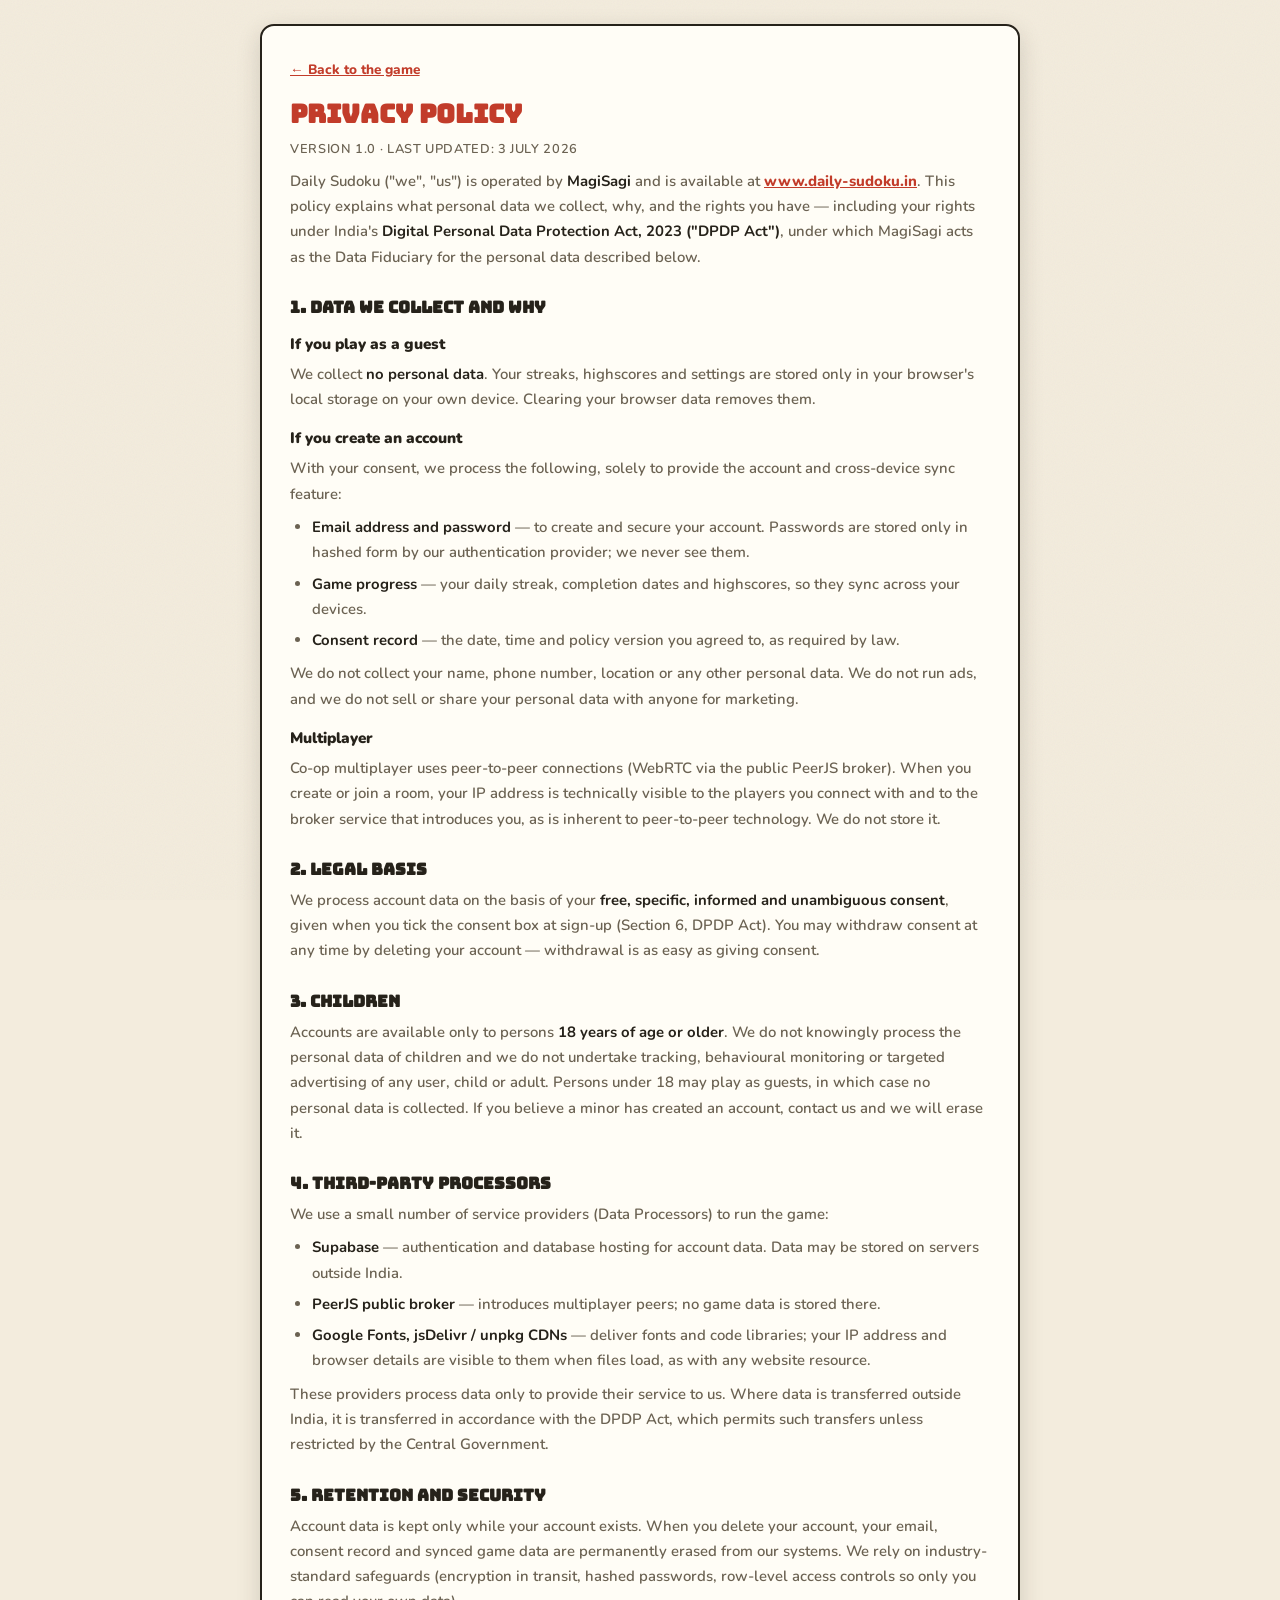
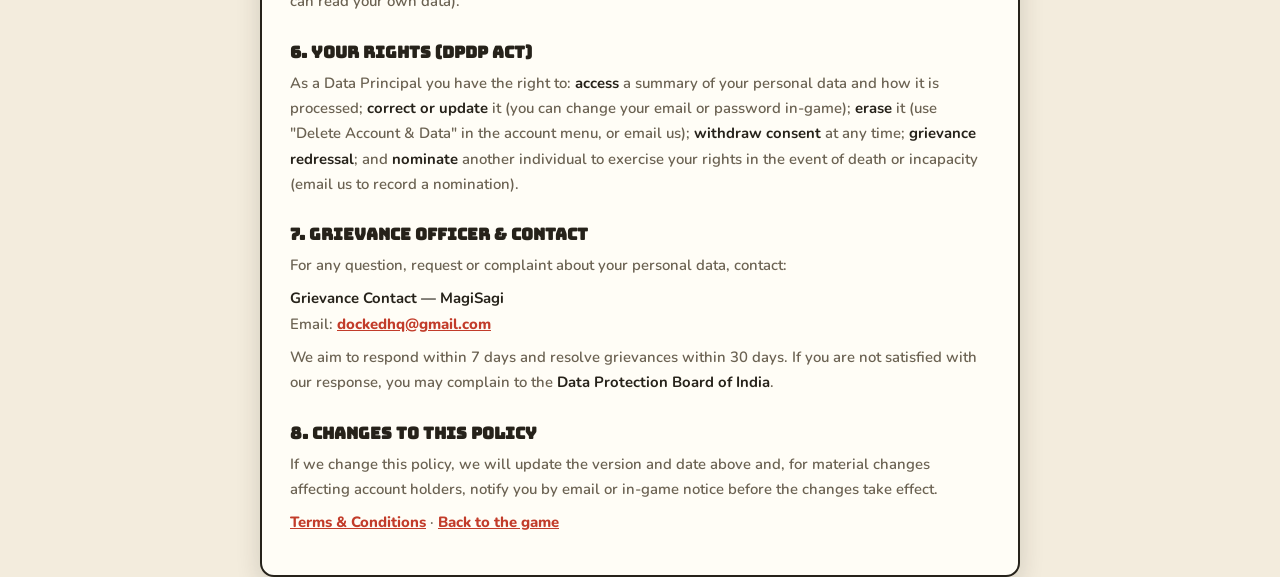
==== privacy-policy.html @ e884c341 "feat: add user authentication and cloud sync via Supabase (compliance with India's DPDP Act)" ====
<!DOCTYPE html>
<html lang="en">
<head>
  <meta charset="UTF-8">
  <meta name="viewport" content="width=device-width, initial-scale=1.0">
  <title>Privacy Policy — Daily Sudoku</title>
  <meta name="description" content="Privacy Policy for Daily Sudoku, including your rights under India's Digital Personal Data Protection Act, 2023 (DPDP Act).">
  <link rel="canonical" href="https://www.daily-sudoku.in/privacy-policy.html">
  <meta name="robots" content="index, follow">
  <link rel="icon" type="image/svg+xml" href="favicon.svg">
  <link rel="preconnect" href="https://fonts.googleapis.com">
  <link rel="preconnect" href="https://fonts.gstatic.com" crossorigin>
  <link href="https://fonts.googleapis.com/css2?family=Bungee&family=Nunito:wght@400;600;700;800&display=swap" rel="stylesheet">
  <link rel="stylesheet" href="css/style.css">
</head>
<body class="legal-body">
  <div class="bg-texture" aria-hidden="true"></div>
  <main class="legal-page">
    <a class="legal-back" href="index.html">← Back to the game</a>
    <h1>Privacy Policy</h1>
    <p class="legal-updated">Version 1.0 · Last updated: 3 July 2026</p>

    <p>Daily Sudoku ("we", "us") is operated by <b>MagiSagi</b> and is available at
    <a href="https://www.daily-sudoku.in/">www.daily-sudoku.in</a>. This policy explains what personal data we
    collect, why, and the rights you have — including your rights under India's
    <b>Digital Personal Data Protection Act, 2023 ("DPDP Act")</b>, under which MagiSagi acts as the
    Data Fiduciary for the personal data described below.</p>

    <h2>1. Data we collect and why</h2>
    <h3>If you play as a guest</h3>
    <p>We collect <b>no personal data</b>. Your streaks, highscores and settings are stored only in your
    browser's local storage on your own device. Clearing your browser data removes them.</p>

    <h3>If you create an account</h3>
    <p>With your consent, we process the following, solely to provide the account and cross-device sync feature:</p>
    <ul>
      <li><b>Email address and password</b> — to create and secure your account. Passwords are stored only in
      hashed form by our authentication provider; we never see them.</li>
      <li><b>Game progress</b> — your daily streak, completion dates and highscores, so they sync across your devices.</li>
      <li><b>Consent record</b> — the date, time and policy version you agreed to, as required by law.</li>
    </ul>
    <p>We do not collect your name, phone number, location or any other personal data. We do not run ads, and we
    do not sell or share your personal data with anyone for marketing.</p>

    <h3>Multiplayer</h3>
    <p>Co-op multiplayer uses peer-to-peer connections (WebRTC via the public PeerJS broker). When you create or
    join a room, your IP address is technically visible to the players you connect with and to the broker service
    that introduces you, as is inherent to peer-to-peer technology. We do not store it.</p>

    <h2>2. Legal basis</h2>
    <p>We process account data on the basis of your <b>free, specific, informed and unambiguous consent</b>, given
    when you tick the consent box at sign-up (Section 6, DPDP Act). You may withdraw consent at any time by
    deleting your account — withdrawal is as easy as giving consent.</p>

    <h2>3. Children</h2>
    <p>Accounts are available only to persons <b>18 years of age or older</b>. We do not knowingly process the
    personal data of children and we do not undertake tracking, behavioural monitoring or targeted advertising of
    any user, child or adult. Persons under 18 may play as guests, in which case no personal data is collected.
    If you believe a minor has created an account, contact us and we will erase it.</p>

    <h2>4. Third-party processors</h2>
    <p>We use a small number of service providers (Data Processors) to run the game:</p>
    <ul>
      <li><b>Supabase</b> — authentication and database hosting for account data. Data may be stored on servers
      outside India.</li>
      <li><b>PeerJS public broker</b> — introduces multiplayer peers; no game data is stored there.</li>
      <li><b>Google Fonts, jsDelivr / unpkg CDNs</b> — deliver fonts and code libraries; your IP address and
      browser details are visible to them when files load, as with any website resource.</li>
    </ul>
    <p>These providers process data only to provide their service to us. Where data is transferred outside India,
    it is transferred in accordance with the DPDP Act, which permits such transfers unless restricted by the
    Central Government.</p>

    <h2>5. Retention and security</h2>
    <p>Account data is kept only while your account exists. When you delete your account, your email, consent
    record and synced game data are permanently erased from our systems. We rely on industry-standard safeguards
    (encryption in transit, hashed passwords, row-level access controls so only you can read your own data).</p>

    <h2>6. Your rights (DPDP Act)</h2>
    <p>As a Data Principal you have the right to: <b>access</b> a summary of your personal data and how it is
    processed; <b>correct or update</b> it (you can change your email or password in-game); <b>erase</b> it
    (use "Delete Account &amp; Data" in the account menu, or email us); <b>withdraw consent</b> at any time;
    <b>grievance redressal</b>; and <b>nominate</b> another individual to exercise your rights in the event of
    death or incapacity (email us to record a nomination).</p>

    <h2>7. Grievance Officer &amp; contact</h2>
    <p>For any question, request or complaint about your personal data, contact:</p>
    <p><b>Grievance Contact — MagiSagi</b><br>
    Email: <a href="mailto:dockedhq@gmail.com">dockedhq@gmail.com</a></p>
    <p>We aim to respond within 7 days and resolve grievances within 30 days. If you are not satisfied with our
    response, you may complain to the <b>Data Protection Board of India</b>.</p>

    <h2>8. Changes to this policy</h2>
    <p>If we change this policy, we will update the version and date above and, for material changes affecting
    account holders, notify you by email or in-game notice before the changes take effect.</p>

    <p><a href="terms.html">Terms &amp; Conditions</a> · <a href="index.html">Back to the game</a></p>
  </main>
</body>
</html>
---- css/style.css ----
/* ============================================================
   Daily Sudoku — "paper & persimmon" puzzle-arcade
   ============================================================ */
:root {
  --paper: #f3ecdd;
  --paper-deep: #eadfc8;
  --card: #fffdf6;
  --ink: #26221a;
  --ink-soft: #6b6252;
  --line: #cfc4ab;
  --accent: #e8543f;        /* persimmon */
  --accent-deep: #c23c2a;
  --teal: #2b7a6c;          /* pen / notes */
  --gold: #e3a51f;
  --heart: #e0454f;
  --shadow: 0 4px 0 rgba(38, 34, 26, .18);
  --shadow-lift: 0 8px 24px rgba(38, 34, 26, .16);
  --radius: 14px;
  --font-display: 'Bungee', cursive;
  --font-body: 'Nunito', sans-serif;
}

* { box-sizing: border-box; margin: 0; padding: 0; -webkit-tap-highlight-color: transparent; }

/* display rules below would otherwise override the hidden attribute */
[hidden] { display: none !important; }

html, body { height: 100%; }

body {
  font-family: var(--font-body);
  background: var(--paper);
  color: var(--ink);
  overflow-x: hidden;
  min-height: 100dvh;
}

/* --- backdrop --- */
.bg-texture {
  position: fixed; inset: 0; z-index: 0; pointer-events: none;
  background-image: url("data:image/svg+xml,%3Csvg xmlns='http://www.w3.org/2000/svg' width='120' height='120'%3E%3Cfilter id='n'%3E%3CfeTurbulence type='fractalNoise' baseFrequency='0.9' numOctaves='2'/%3E%3C/filter%3E%3Crect width='120' height='120' filter='url(%23n)' opacity='0.05'/%3E%3C/svg%3E");
}
.bg-digits {
  position: fixed; inset: -10%; z-index: 0; pointer-events: none;
  opacity: .028; font-family: var(--font-display); color: var(--ink);
  background-image: url("data:image/svg+xml,%3Csvg xmlns='http://www.w3.org/2000/svg' width='340' height='340'%3E%3Cg fill='%2326221a' font-family='sans-serif' font-weight='900'%3E%3Ctext x='20' y='80' font-size='72' transform='rotate(-12 40 60)'%3E7%3C/text%3E%3Ctext x='210' y='120' font-size='54' transform='rotate(9 230 100)'%3E3%3C/text%3E%3Ctext x='110' y='230' font-size='88' transform='rotate(-6 140 200)'%3E5%3C/text%3E%3Ctext x='250' y='300' font-size='60' transform='rotate(14 270 280)'%3E9%3C/text%3E%3Ctext x='30' y='320' font-size='48' transform='rotate(-18 50 300)'%3E1%3C/text%3E%3C/g%3E%3C/svg%3E");
}

/* --- screens --- */
.screen { display: none; position: relative; z-index: 1; }
.screen.active { display: block; }

/* ============================================================
   MENU
   ============================================================ */
#screen-menu {
  max-width: 640px; margin: 0 auto; padding: 32px 20px 60px;
}

.menu-header { text-align: center; margin-bottom: 30px; }

.logo {
  font-family: var(--font-display);
  font-size: clamp(1.6rem, 6vw, 2.6rem);
  display: flex; flex-wrap: wrap; justify-content: center; align-items: center; gap: 8px;
  line-height: 1;
}
.logo-tile {
  display: inline-grid; place-items: center;
  width: 1.5em; height: 1.5em;
  background: var(--ink); color: var(--paper);
  border-radius: 10px;
  box-shadow: var(--shadow);
  animation: tile-drop .6s cubic-bezier(.2, 1.6, .4, 1) backwards;
}
.logo-tile.alt { background: var(--accent); color: #fff; }
.logo-tile:nth-child(1) { animation-delay: .05s; transform: rotate(-4deg); }
.logo-tile:nth-child(2) { animation-delay: .12s; transform: rotate(3deg); }
.logo-tile:nth-child(3) { animation-delay: .19s; transform: rotate(-2deg); }
.logo-tile:nth-child(4) { animation-delay: .26s; transform: rotate(5deg); }
.logo-tile:nth-child(5) { animation-delay: .33s; transform: rotate(-3deg); }
.logo-word {
  width: 100%; text-align: center; margin-top: 6px;
  color: var(--accent); letter-spacing: .12em;
  text-shadow: 2px 2px 0 rgba(38,34,26,.15);
  animation: tile-drop .6s .4s cubic-bezier(.2,1.6,.4,1) backwards;
}
@keyframes tile-drop {
  from { opacity: 0; transform: translateY(-30px) scale(.6) rotate(10deg); }
}
.tagline { margin-top: 10px; color: var(--ink-soft); font-weight: 600; font-style: italic; }

.menu-cards { display: flex; flex-direction: column; gap: 18px; }

.card {
  background: var(--card);
  border: 2px solid var(--ink);
  border-radius: var(--radius);
  padding: 20px;
  box-shadow: var(--shadow);
  text-align: left;
  font-family: var(--font-body);
  color: var(--ink);
  animation: card-in .5s cubic-bezier(.2,1.4,.4,1) backwards;
}
.menu-cards > *:nth-child(1) { animation-delay: .45s; }
.menu-cards > *:nth-child(2) { animation-delay: .55s; }
.menu-cards > *:nth-child(3) { animation-delay: .65s; }
@keyframes card-in { from { opacity: 0; transform: translateY(24px); } }

.card-kicker {
  font-family: var(--font-display);
  font-size: .8rem; letter-spacing: .08em;
  color: var(--accent);
}

/* daily card */
.card-daily {
  cursor: pointer;
  background: linear-gradient(135deg, var(--ink) 0%, #3a3325 100%);
  color: var(--paper);
  border-color: var(--ink);
  transition: transform .15s, box-shadow .15s;
  position: relative; overflow: hidden;
}
.card-daily::after {
  content: ''; position: absolute; top: -40%; right: -10%;
  width: 180px; height: 180px; border-radius: 50%;
  background: radial-gradient(circle, rgba(232,84,63,.35), transparent 70%);
}
.card-daily:hover { transform: translateY(-3px); box-shadow: var(--shadow-lift); }
.card-daily:active { transform: translateY(1px); }
.card-daily .card-kicker { color: var(--gold); }
.card-daily-top { display: flex; justify-content: space-between; align-items: baseline; }
.daily-date { font-weight: 800; opacity: .8; font-size: .9rem; }
.card-daily-mid { display: flex; align-items: center; gap: 12px; margin: 14px 0 8px; }
.streak-flame { font-size: 2.2rem; filter: grayscale(1) opacity(.45); }
.streak-flame.lit { filter: none; animation: flame-bob 1.2s ease-in-out infinite; }
@keyframes flame-bob { 50% { transform: scale(1.12) rotate(-4deg); } }
.streak-count b { font-family: var(--font-display); font-size: 1.8rem; color: var(--gold); }
.streak-count small { display: block; opacity: .75; font-weight: 700; }
.daily-status { font-size: .85rem; opacity: .85; font-weight: 600; }
.daily-status.done { color: #8fd6a7; }

/* difficulty buttons */
.difficulty-row { display: grid; grid-template-columns: repeat(4, 1fr); gap: 8px; margin-top: 12px; }
.diff-btn {
  font-family: var(--font-body); font-weight: 800; font-size: .9rem;
  padding: 12px 4px; cursor: pointer;
  border: 2px solid var(--ink); border-radius: 10px;
  background: var(--paper); color: var(--ink);
  box-shadow: 0 3px 0 rgba(38,34,26,.2);
  transition: transform .12s, background .12s, color .12s;
}
.diff-btn:hover { background: var(--accent); color: #fff; transform: translateY(-2px); }
.diff-btn:active { transform: translateY(1px); box-shadow: none; }
.highscore-line { margin-top: 12px; font-size: .85rem; color: var(--ink-soft); font-weight: 700; }

/* multiplayer card */
.card-note { margin: 8px 0 14px; color: var(--ink-soft); font-weight: 600; font-size: .92rem; }
.multi-actions { display: flex; gap: 10px; flex-wrap: wrap; }

.btn {
  font-family: var(--font-body); font-weight: 800; font-size: .95rem;
  padding: 12px 22px; cursor: pointer;
  border-radius: 10px; border: 2px solid var(--ink);
  transition: transform .12s, filter .12s;
}
.btn:active { transform: translateY(2px); }
.btn-primary { background: var(--accent); color: #fff; box-shadow: 0 3px 0 var(--accent-deep); }
.btn-primary:hover { filter: brightness(1.08); }
.btn-ghost { background: transparent; color: var(--ink); box-shadow: 0 3px 0 rgba(38,34,26,.2); }
.btn-ghost:hover { background: var(--paper-deep); }

.menu-footer { display: flex; justify-content: center; gap: 14px; margin-top: 30px; }
.icon-toggle {
  width: 48px; height: 48px; font-size: 1.3rem; cursor: pointer;
  border: 2px solid var(--ink); border-radius: 50%;
  background: var(--card); box-shadow: var(--shadow);
  transition: transform .15s;
}
.icon-toggle:hover { transform: scale(1.1) rotate(-6deg); }
.icon-toggle.off { opacity: .4; filter: grayscale(1); }

/* SEO content */
.seo-content { margin-top: 56px; border-top: 2px dashed var(--line); padding-top: 32px; color: var(--ink-soft); }
.seo-content h2 { font-family: var(--font-display); font-size: 1.05rem; color: var(--ink); margin: 22px 0 8px; }
.seo-content p { line-height: 1.65; font-weight: 600; font-size: .93rem; }
.seo-content strong { color: var(--accent-deep); }

/* ============================================================
   GAME SCREEN
   ============================================================ */
#screen-game {
  max-width: 560px; margin: 0 auto;
  padding: 14px 12px 40px;
  display: flex; flex-direction: column; gap: 10px;
}

.game-top { display: flex; align-items: center; gap: 10px; }
.btn-back {
  width: 40px; height: 40px; font-size: 1.2rem; cursor: pointer;
  border: 2px solid var(--ink); border-radius: 10px;
  background: var(--card); box-shadow: 0 3px 0 rgba(38,34,26,.2);
  font-weight: 900;
}
.btn-back:active { transform: translateY(2px); box-shadow: none; }

.hearts { display: flex; gap: 3px; font-size: 1.5rem; color: var(--heart); }
.heart { transition: transform .2s, opacity .3s, filter .3s; }
.heart.lost { opacity: .25; filter: grayscale(1); transform: scale(.8); }
.heart.breaking { animation: heart-break .6s ease forwards; }
@keyframes heart-break {
  20% { transform: scale(1.4); }
  50% { transform: scale(.9) rotate(-12deg); }
  100% { transform: scale(.8) rotate(8deg); opacity: .25; filter: grayscale(1); }
}

.game-mode-label {
  flex: 1; text-align: center;
  font-family: var(--font-display); font-size: .85rem; color: var(--ink-soft);
}

.timer-wrap { display: flex; align-items: center; gap: 6px; }
.timer {
  font-weight: 900; font-variant-numeric: tabular-nums;
  font-size: 1.05rem; min-width: 56px; text-align: right;
}
.timer.frozen { color: #2a8fd0; animation: freeze-pulse 1s ease-in-out infinite; }
@keyframes freeze-pulse { 50% { opacity: .5; } }
.btn-pause {
  width: 34px; height: 34px; cursor: pointer; font-size: .9rem;
  border: 2px solid var(--ink); border-radius: 8px;
  background: var(--card);
}

.score-bar { display: flex; align-items: center; gap: 10px; }
.score-chip {
  display: flex; align-items: baseline; gap: 8px;
  background: var(--ink); color: var(--gold);
  padding: 6px 14px; border-radius: 999px;
  box-shadow: var(--shadow);
}
.score-label { font-size: .7rem; font-weight: 800; text-transform: uppercase; letter-spacing: .08em; opacity: .7; }
.score-value { font-family: var(--font-display); font-size: 1.1rem; }
.score-value.bump { animation: score-bump .4s cubic-bezier(.2,1.8,.4,1); }
@keyframes score-bump { 40% { transform: scale(1.35); color: #fff; } }

.combo-chip {
  font-weight: 900; font-size: .85rem; color: var(--accent-deep);
  opacity: 0; transition: opacity .3s, transform .3s;
  transform: scale(.8);
}
.combo-chip.on { opacity: 1; transform: scale(1); animation: combo-wiggle .4s; }
@keyframes combo-wiggle { 30% { transform: scale(1.2) rotate(-4deg); } 60% { transform: scale(1.05) rotate(3deg); } }

.multi-presence {
  margin-left: auto; display: flex; align-items: center; gap: 6px;
  font-size: .78rem; font-weight: 800; color: var(--teal);
}
.presence-dot { width: 9px; height: 9px; border-radius: 50%; background: var(--teal); animation: freeze-pulse 1.6s infinite; }

/* --- board --- */
.board-wrap { position: relative; }
.board {
  display: grid;
  grid-template-columns: repeat(9, 1fr);
  aspect-ratio: 1;
  width: 100%;
  background: var(--ink);
  border: 3px solid var(--ink);
  border-radius: 12px;
  overflow: hidden;
  gap: 1px;
  box-shadow: var(--shadow-lift);
}
.cell {
  position: relative;
  background: var(--card);
  display: grid; place-items: center;
  font-weight: 800;
  font-size: clamp(1rem, 4.6vw, 1.7rem);
  cursor: pointer;
  user-select: none;
  transition: background .12s;
}
/* thick 3x3 separators */
.cell.bx-r { border-right: 2.5px solid var(--ink); }
.cell.bx-b { border-bottom: 2.5px solid var(--ink); }

.cell.given { color: var(--ink); background: #f7f1e2; }
.cell.user { color: var(--accent-deep); }
.cell:hover { background: #f0e7d0; }
.cell.peer { background: #efe6cd; }
.cell.selected { background: #ffd9c9 !important; }
.cell.same-num { background: #ffe1a8 !important; }
.cell.same-num.given, .cell.same-num.user { font-weight: 900; }
.cell.beacon { background: #cdeee6 !important; animation: beacon-blink 1s ease-in-out infinite; }
@keyframes beacon-blink { 50% { background: #a5ded1 !important; } }
.cell.remote-cursor { outline: 3px solid var(--teal); outline-offset: -3px; border-radius: 4px; }

.cell.pop { animation: cell-pop .35s cubic-bezier(.2,1.8,.4,1); }
@keyframes cell-pop { 40% { transform: scale(1.25); } }
.cell.wrong { animation: cell-wrong .5s; }
@keyframes cell-wrong {
  0%, 100% { background: var(--card); }
  20%, 60% { background: #ffb9b0; transform: translateX(-3px); }
  40%, 80% { background: #ffb9b0; transform: translateX(3px); }
}
.cell.celebrate { animation: cell-celebrate .7s cubic-bezier(.2,1.4,.4,1); }
@keyframes cell-celebrate {
  30% { background: var(--gold); color: #fff; transform: scale(1.12); }
  60% { background: #ffe1a8; }
}
.cell.reveal-flash { animation: reveal-flash .8s; }
@keyframes reveal-flash { 30% { background: #cdeee6; transform: scale(1.2); } }

/* pen notes */
.notes {
  position: absolute; inset: 2px;
  display: grid; grid-template-columns: repeat(3, 1fr); grid-template-rows: repeat(3, 1fr);
  pointer-events: none;
}
.notes span {
  font-size: clamp(.42rem, 1.6vw, .62rem);
  font-weight: 800; color: var(--teal);
  display: grid; place-items: center; line-height: 1;
}
.notes span.hl { color: var(--accent-deep); background: #ffe1a8; border-radius: 3px; }

/* board overlay (pause / countdown) */
.board-overlay {
  position: absolute; inset: 0; z-index: 5;
  background: rgba(243, 236, 221, .93);
  border-radius: 12px;
  display: grid; place-items: center;
}
.overlay-inner { text-align: center; font-family: var(--font-display); font-size: 1.4rem; }
.overlay-inner .big { font-size: 2.4rem; color: var(--accent); display: block; margin-bottom: 8px; }

/* --- powers --- */
.powers-row { display: grid; grid-template-columns: repeat(3, 1fr); gap: 8px; }
.power-btn {
  position: relative;
  border: 2px solid var(--ink); border-radius: 12px;
  background: var(--card); cursor: pointer;
  padding: 8px 6px 6px;
  display: flex; flex-direction: column; align-items: center; gap: 2px;
  box-shadow: 0 3px 0 rgba(38,34,26,.2);
  transition: transform .15s, background .15s;
  font-family: var(--font-body);
}
.power-btn:hover:not(:disabled) { transform: translateY(-2px); background: #fff8e8; }
.power-btn:active:not(:disabled) { transform: translateY(1px); }
.power-btn:disabled { opacity: .45; cursor: not-allowed; filter: grayscale(.7); }
.power-btn .p-ico { font-size: 1.4rem; }
.power-btn .p-name { font-weight: 900; font-size: .68rem; letter-spacing: .02em; }
.power-btn .p-cost {
  font-weight: 900; font-size: .7rem; color: var(--gold);
  background: var(--ink); border-radius: 999px; padding: 1px 9px;
}
.power-btn.affordable .p-cost { animation: cost-glow 2s ease-in-out infinite; }
@keyframes cost-glow { 50% { box-shadow: 0 0 10px var(--gold); } }
.power-btn.used-flash { animation: power-used .5s; }
@keyframes power-used { 40% { transform: scale(1.15); background: var(--gold); } }
.power-btn .p-active-badge {
  position: absolute; top: -8px; right: -6px;
  background: var(--teal); color: #fff; font-size: .62rem; font-weight: 900;
  border-radius: 999px; padding: 2px 7px; border: 2px solid var(--card);
}

/* --- controls --- */
.controls { display: flex; flex-direction: column; gap: 10px; }
.tool-row { display: flex; gap: 8px; justify-content: center; }
.tool-btn {
  display: flex; align-items: center; gap: 7px;
  border: 2px solid var(--ink); border-radius: 10px;
  padding: 8px 18px; cursor: pointer;
  background: var(--card); font-family: var(--font-body); font-weight: 800;
  box-shadow: 0 3px 0 rgba(38,34,26,.2);
  transition: background .12s, color .12s, transform .12s;
}
.tool-btn:active { transform: translateY(2px); box-shadow: none; }
.tool-btn .tool-ico { font-size: 1.1rem; }
.tool-btn[aria-pressed="true"] { background: var(--teal); color: #fff; border-color: var(--teal); }

.numpad { display: grid; grid-template-columns: repeat(9, 1fr); gap: 5px; }
.num-btn {
  position: relative;
  border: 2px solid var(--ink); border-radius: 10px;
  background: var(--card); cursor: pointer;
  padding: 8px 0 4px;
  display: flex; flex-direction: column; align-items: center;
  font-family: var(--font-body);
  box-shadow: 0 3px 0 rgba(38,34,26,.2);
  transition: transform .12s, background .12s;
}
.num-btn .n-digit { font-weight: 900; font-size: clamp(1rem, 4vw, 1.4rem); line-height: 1; }
.num-btn .n-count { font-size: .62rem; font-weight: 800; color: var(--ink-soft); margin-top: 2px; }
.num-btn:hover:not(:disabled) { transform: translateY(-2px); background: #fff8e8; }
.num-btn.active {
  background: var(--accent); color: #fff; border-color: var(--accent-deep);
  box-shadow: 0 3px 0 var(--accent-deep);
  transform: translateY(-3px);
}
.num-btn.active .n-count { color: rgba(255,255,255,.8); }
.num-btn:disabled { opacity: .3; cursor: not-allowed; transform: none; box-shadow: none; }
.num-btn.exhaust-flash { animation: exhaust .6s; }
@keyframes exhaust { 30% { transform: scale(1.2); background: var(--gold); } }

/* pen-mode tint on numpad */
.numpad.pen-mode .num-btn.active { background: var(--teal); border-color: var(--teal); box-shadow: 0 3px 0 #1d5a4f; }

/* ============================================================
   MODAL
   ============================================================ */
.modal {
  position: fixed; inset: 0; z-index: 50;
  background: rgba(38, 34, 26, .55);
  display: grid; place-items: center;
  padding: 20px;
  backdrop-filter: blur(3px);
}
.modal-card {
  background: var(--card);
  border: 3px solid var(--ink);
  border-radius: 18px;
  padding: 28px 24px;
  max-width: 420px; width: 100%;
  max-height: 86dvh; overflow-y: auto; overflow-x: hidden;
  box-shadow: var(--shadow-lift);
  animation: modal-in .35s cubic-bezier(.2,1.5,.4,1);
  text-align: center;
}
@keyframes modal-in { from { opacity: 0; transform: translateY(30px) scale(.92); } }
.modal-card h2 { font-family: var(--font-display); font-size: 1.3rem; margin-bottom: 12px; }
.modal-card h2.win { color: var(--gold); }
.modal-card h2.lose { color: var(--heart); }
.modal-card p { color: var(--ink-soft); font-weight: 600; line-height: 1.5; margin-bottom: 10px; }
.modal-card .modal-actions { display: flex; gap: 10px; justify-content: center; margin-top: 18px; flex-wrap: wrap; }
.modal-stats { display: grid; grid-template-columns: 1fr 1fr; gap: 8px; margin: 16px 0; }
.mstat { background: var(--paper); border: 2px solid var(--line); border-radius: 10px; padding: 10px; }
.mstat b { font-family: var(--font-display); font-size: 1.15rem; display: block; color: var(--accent-deep); }
.mstat small { font-weight: 800; color: var(--ink-soft); font-size: .68rem; text-transform: uppercase; letter-spacing: .05em; }
.mstat.gold b { color: var(--gold); }
.new-record { font-family: var(--font-display); color: var(--gold); animation: combo-wiggle .6s infinite; }

.modal-input {
  width: 100%; padding: 12px; margin: 10px 0;
  border: 2px solid var(--ink); border-radius: 10px;
  font-family: var(--font-body); font-weight: 800; font-size: 1rem;
  background: var(--paper); color: var(--ink); text-align: center;
}
.modal-input:focus { outline: 3px solid var(--accent); }
.room-link-box {
  background: var(--paper); border: 2px dashed var(--ink);
  border-radius: 10px; padding: 12px; margin: 12px 0;
  font-weight: 800; font-size: .8rem; word-break: break-all;
  cursor: pointer; transition: background .15s;
}
.room-link-box:hover { background: var(--paper-deep); }

.how-list { text-align: left; margin: 12px 0; }
.how-list li { margin: 8px 0 8px 18px; font-weight: 600; color: var(--ink-soft); line-height: 1.45; font-size: .92rem; }
.how-list b { color: var(--ink); }

/* ============================================================
   TOASTS & FX
   ============================================================ */
.toast-layer {
  position: fixed; top: 18px; left: 50%; transform: translateX(-50%);
  z-index: 60; display: flex; flex-direction: column; align-items: center; gap: 8px;
  pointer-events: none; width: max-content; max-width: 92vw;
}
.toast {
  font-family: var(--font-display); font-size: 1rem;
  background: var(--ink); color: var(--gold);
  border-radius: 999px; padding: 10px 22px;
  box-shadow: var(--shadow-lift);
  animation: toast-in 2.2s cubic-bezier(.2,1.4,.4,1) forwards;
}
.toast.event { background: var(--accent); color: #fff; }
@keyframes toast-in {
  0% { opacity: 0; transform: translateY(-24px) scale(.8); }
  12%, 80% { opacity: 1; transform: translateY(0) scale(1); }
  100% { opacity: 0; transform: translateY(-14px) scale(.9); }
}

.float-points {
  position: fixed; z-index: 55; pointer-events: none;
  font-family: var(--font-display); font-size: 1.05rem; color: var(--gold);
  text-shadow: 1px 2px 0 rgba(38,34,26,.4);
  animation: float-up 1.1s ease-out forwards;
}
@keyframes float-up {
  0% { opacity: 0; transform: translateY(6px) scale(.7); }
  20% { opacity: 1; transform: translateY(-4px) scale(1.1); }
  100% { opacity: 0; transform: translateY(-52px) scale(1); }
}

#fx-canvas { position: fixed; inset: 0; z-index: 70; pointer-events: none; }

body.shake { animation: body-shake .45s; }
@keyframes body-shake {
  20% { transform: translate(-6px, 2px); }
  40% { transform: translate(5px, -2px); }
  60% { transform: translate(-4px, 1px); }
  80% { transform: translate(3px, -1px); }
}

/* ============================================================
   RESPONSIVE
   ============================================================ */
@media (max-width: 420px) {
  #screen-game { padding: 10px 8px 24px; }
  .power-btn .p-name { font-size: .6rem; }
  .tool-btn { padding: 7px 14px; }
}
@media (min-width: 700px) {
  #screen-game { padding-top: 28px; }
}

@media (prefers-reduced-motion: reduce) {
  *, *::before, *::after { animation-duration: .01ms !important; transition-duration: .01ms !important; }
}

/* ============================================================
   POWER TOOLTIPS
   ============================================================ */
.power-btn::after {
  content: attr(data-desc);
  position: absolute; bottom: calc(100% + 12px); left: 50%;
  transform: translateX(-50%) translateY(4px);
  width: max-content; max-width: 210px;
  background: var(--ink); color: var(--card);
  font-size: .74rem; font-weight: 700; line-height: 1.4; text-align: center;
  padding: 8px 12px; border-radius: 10px;
  box-shadow: var(--shadow-lift);
  opacity: 0; pointer-events: none;
  transition: opacity .18s, transform .18s;
  z-index: 30;
}
.power-btn::before {
  content: '';
  position: absolute; bottom: calc(100% + 4px); left: 50%;
  transform: translateX(-50%);
  border: 8px solid transparent; border-top-color: var(--ink); border-bottom: 0;
  opacity: 0; transition: opacity .18s;
  z-index: 30;
}
.power-btn:hover::after, .power-btn:focus-visible::after,
.power-btn:hover::before, .power-btn:focus-visible::before {
  opacity: 1; transform: translateX(-50%) translateY(0);
}
.power-btn:hover::before, .power-btn:focus-visible::before { transform: translateX(-50%); }
/* keep edge tooltips on screen */
.powers-row .power-btn:first-child::after { left: 0; transform: translateX(0) translateY(4px); }
.powers-row .power-btn:first-child:hover::after, .powers-row .power-btn:first-child:focus-visible::after { transform: translateX(0) translateY(0); }
.powers-row .power-btn:last-child::after { left: auto; right: 0; transform: translateX(0) translateY(4px); }
.powers-row .power-btn:last-child:hover::after, .powers-row .power-btn:last-child:focus-visible::after { transform: translateX(0) translateY(0); }

/* ============================================================
   MULTIPLAYER LOBBY
   ============================================================ */
#screen-lobby { max-width: 560px; margin: 0 auto; padding: 32px 16px 60px; }
.lobby-card {
  background: var(--card); border: 2px solid var(--ink); border-radius: var(--radius);
  box-shadow: var(--shadow-lift); padding: 26px 22px; text-align: center;
}
.lobby-title { font-family: var(--font-display); font-size: 1.5rem; margin: 4px 0 16px; color: var(--accent-deep); }
.lobby-code-box {
  background: var(--paper); border: 2px dashed var(--ink); border-radius: 12px;
  padding: 14px; margin-bottom: 20px;
}
.lobby-code-label { font-size: .7rem; font-weight: 900; text-transform: uppercase; letter-spacing: .08em; color: var(--ink-soft); }
.lobby-code {
  font-family: var(--font-display); font-size: 2rem; letter-spacing: .18em;
  color: var(--ink); margin: 4px 0 10px; user-select: all;
}
.lobby-code-actions { display: flex; gap: 8px; justify-content: center; flex-wrap: wrap; }
.btn-sm { padding: 8px 14px; font-size: .8rem; }
.lobby-copy-hint { font-size: .75rem; font-weight: 600; color: var(--ink-soft); margin-top: 8px; }
.lobby-section { margin: 18px 0; text-align: left; }
.lobby-section-head { display: flex; justify-content: space-between; align-items: baseline; }
.lobby-count { font-size: .78rem; font-weight: 800; color: var(--teal); }
.lobby-players { list-style: none; margin: 10px 0 0; padding: 0; display: flex; flex-direction: column; gap: 6px; }
.lobby-player {
  display: flex; align-items: center; gap: 10px;
  background: var(--paper); border: 2px solid var(--line); border-radius: 10px;
  padding: 9px 14px; font-weight: 800; font-size: .92rem;
}
.lobby-diff-note { font-size: .8rem; font-weight: 600; color: var(--ink-soft); margin-top: 8px; line-height: 1.45; }
.lobby-hint { font-size: .82rem; font-weight: 700; color: var(--ink-soft); margin-top: 14px; }
#lobby-diff-row { margin-top: 10px; grid-template-columns: repeat(5, 1fr); }
#lobby-diff-row .diff-btn { font-size: .8rem; padding: 10px 2px; }
#lobby-diff-row .diff-btn:disabled { cursor: default; opacity: .55; transform: none; }
#lobby-diff-row .diff-btn:disabled:hover { background: var(--paper); color: var(--ink); transform: none; }
#lobby-diff-row .diff-btn.active:disabled:hover { background: var(--accent); color: #fff; }
#lobby-diff-row .diff-btn.active { background: var(--accent); color: #fff; opacity: 1; }
.diff-daily { border-color: var(--gold); }
@media (max-width: 420px) {
  #lobby-diff-row { grid-template-columns: repeat(3, 1fr); }
}

/* ============================================================
   ACCOUNT / AUTH
   ============================================================ */
.btn-account {
  position: absolute; top: 14px; right: 14px; z-index: 5;
  font-size: 1.1rem;
}
.btn-account.logged-in { border-color: var(--teal); box-shadow: 0 4px 0 var(--teal); }

.auth-check {
  display: flex; gap: 10px; align-items: flex-start; text-align: left;
  margin: 10px 0; font-size: .82rem; font-weight: 600; color: var(--ink-soft);
  line-height: 1.45; cursor: pointer;
}
.auth-check input { margin-top: 3px; width: 18px; height: 18px; flex: none; accent-color: var(--accent); cursor: pointer; }
.auth-check a { color: var(--accent-deep); font-weight: 800; }

.auth-error { color: var(--heart); font-weight: 800; font-size: .85rem; margin: 8px 0; }
.auth-fineprint { font-size: .78rem; font-weight: 600; color: var(--ink-soft); margin-top: 14px; line-height: 1.5; }
.auth-fineprint a { color: var(--accent-deep); font-weight: 800; }

.btn-danger { background: var(--heart); color: #fff; box-shadow: 0 3px 0 #a52832; }
.btn-danger:hover { filter: brightness(1.08); }

.legal-links { margin-top: 28px; text-align: center; font-size: .82rem; font-weight: 700; color: var(--ink-soft); }
.legal-links a { color: var(--ink-soft); }
.legal-links a:hover { color: var(--accent-deep); }

/* ============================================================
   LEGAL PAGES
   ============================================================ */
.legal-body { display: block; padding: 24px 16px 60px; }
.legal-page {
  position: relative; z-index: 1; max-width: 760px; margin: 0 auto;
  background: var(--card); border: 2px solid var(--ink); border-radius: var(--radius);
  box-shadow: var(--shadow-lift); padding: 32px 28px;
}
.legal-page h1 { font-family: var(--font-display); font-size: 1.6rem; margin: 10px 0 4px; color: var(--accent-deep); }
.legal-page h2 { font-family: var(--font-display); font-size: 1.02rem; margin: 26px 0 8px; }
.legal-page h3 { font-size: .95rem; font-weight: 900; margin: 16px 0 6px; }
.legal-page p, .legal-page li { line-height: 1.7; font-weight: 600; color: var(--ink-soft); font-size: .93rem; }
.legal-page p { margin: 8px 0; }
.legal-page ul { margin: 8px 0 8px 22px; }
.legal-page li { margin: 6px 0; }
.legal-page b { color: var(--ink); }
.legal-page a { color: var(--accent-deep); font-weight: 800; }
.legal-updated { font-size: .8rem !important; text-transform: uppercase; letter-spacing: .05em; }
.legal-back { display: inline-block; margin-bottom: 8px; font-size: .85rem; }
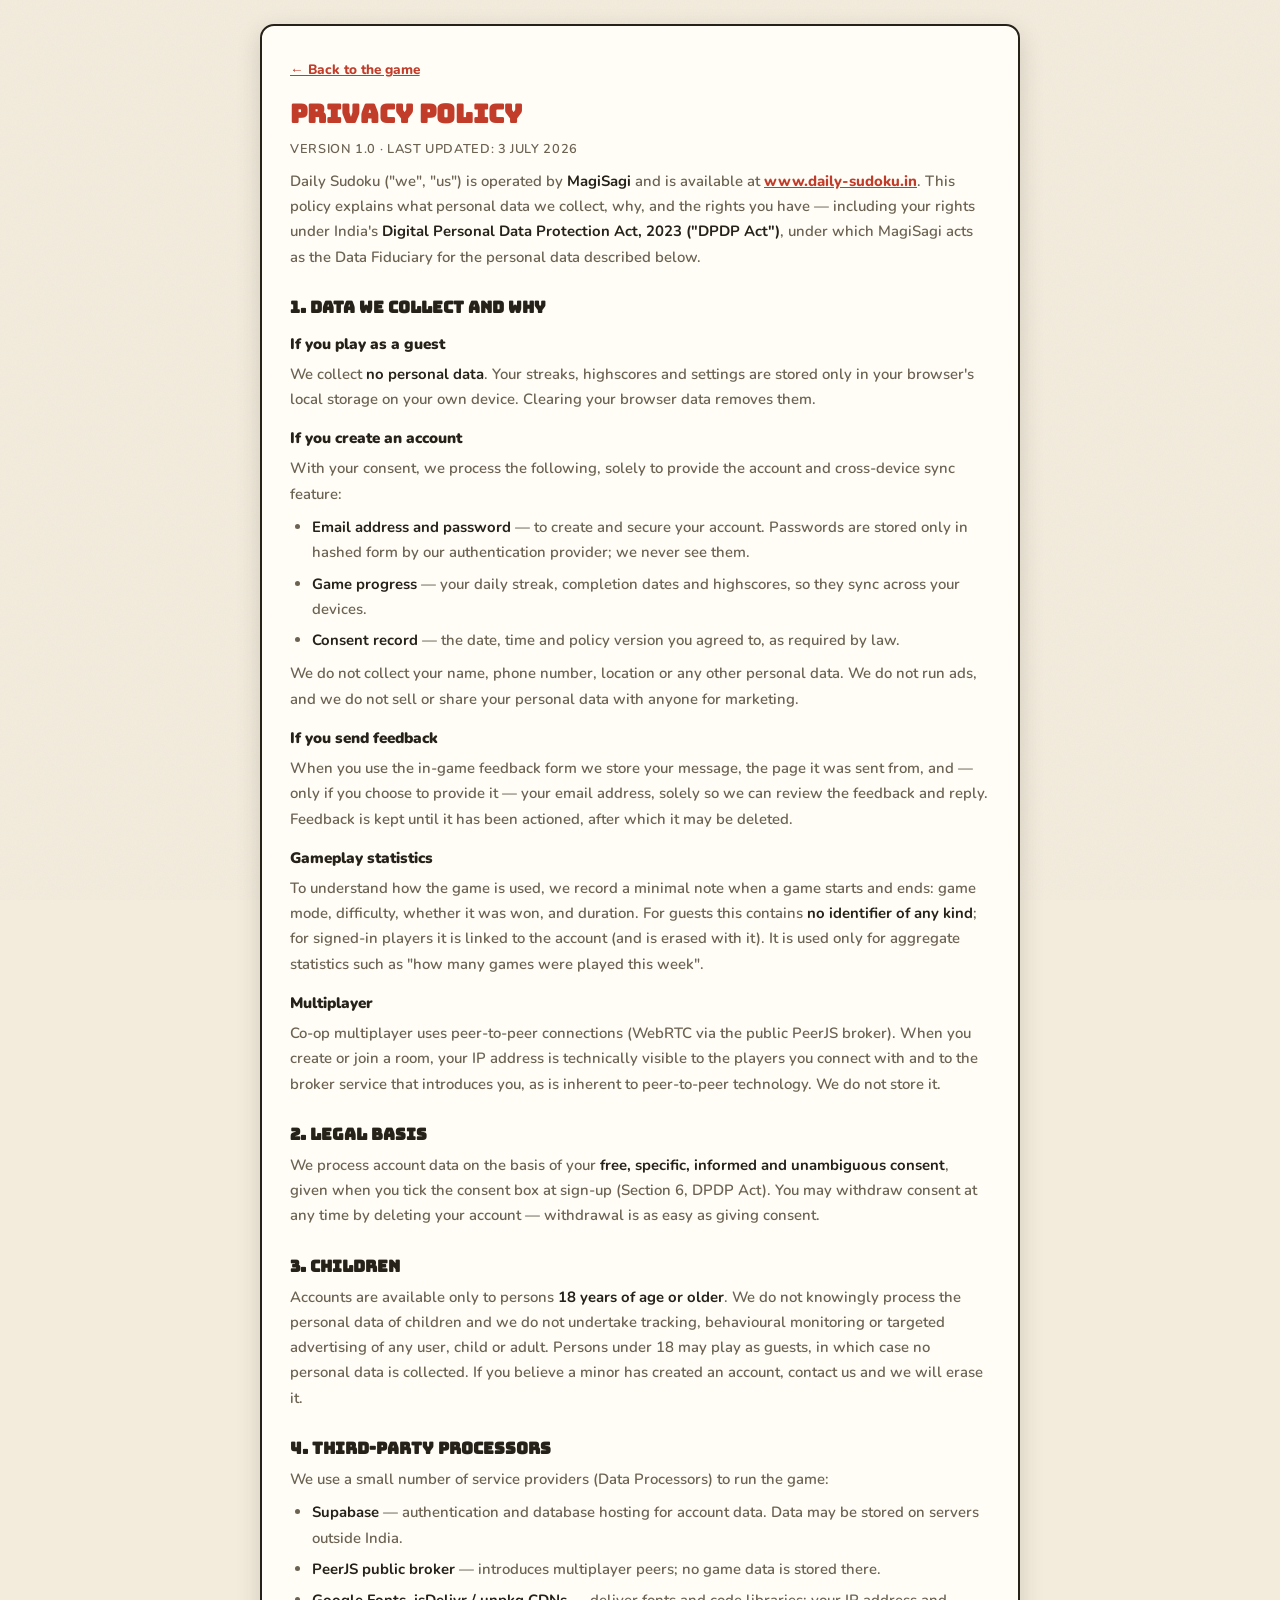
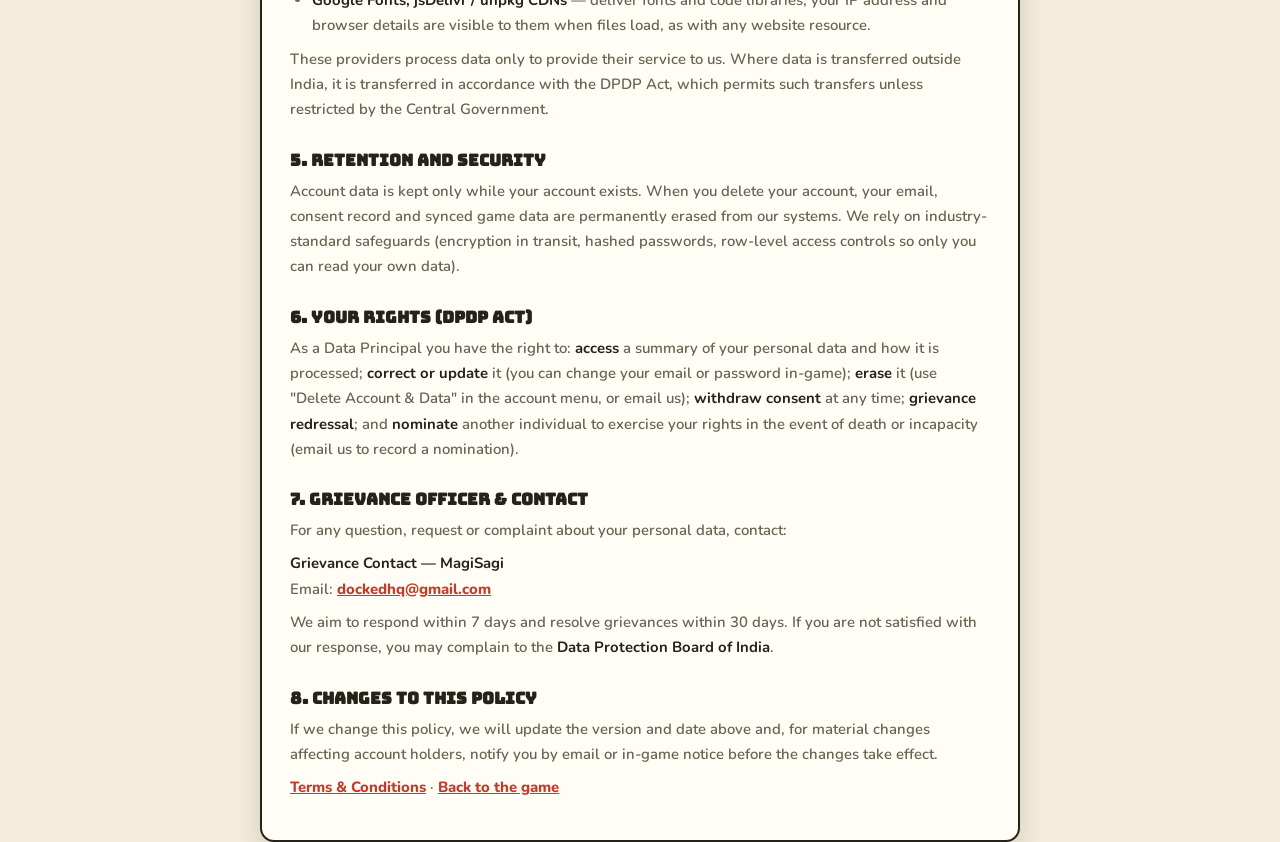
==== commit 5bbaac90: "feat: add user feedback system, admin dashboard, game analytics tracking and stats breakdown" ====
--- a/privacy-policy.html
+++ b/privacy-policy.html
@@ -41,6 +41,17 @@
     </ul>
     <p>We do not collect your name, phone number, location or any other personal data. We do not run ads, and we
     do not sell or share your personal data with anyone for marketing.</p>
+
+    <h3>If you send feedback</h3>
+    <p>When you use the in-game feedback form we store your message, the page it was sent from, and — only if
+    you choose to provide it — your email address, solely so we can review the feedback and reply. Feedback is
+    kept until it has been actioned, after which it may be deleted.</p>
+
+    <h3>Gameplay statistics</h3>
+    <p>To understand how the game is used, we record a minimal note when a game starts and ends: game mode,
+    difficulty, whether it was won, and duration. For guests this contains <b>no identifier of any kind</b>;
+    for signed-in players it is linked to the account (and is erased with it). It is used only for aggregate
+    statistics such as "how many games were played this week".</p>
 
     <h3>Multiplayer</h3>
     <p>Co-op multiplayer uses peer-to-peer connections (WebRTC via the public PeerJS broker). When you create or
--- a/css/style.css
+++ b/css/style.css
@@ -192,10 +192,15 @@
    GAME SCREEN
    ============================================================ */
 #screen-game {
+  display: none;
   max-width: 560px; margin: 0 auto;
   padding: 14px 12px 40px;
-  display: flex; flex-direction: column; gap: 10px;
-}
+  flex-direction: column; gap: 10px;
+}
+#screen-game.active {
+  display: flex;
+}
+
 
 .game-top { display: flex; align-items: center; gap: 10px; }
 .btn-back {
@@ -260,11 +265,20 @@
 }
 .presence-dot { width: 9px; height: 9px; border-radius: 50%; background: var(--teal); animation: freeze-pulse 1.6s infinite; }
 
+.lobby-code-display {
+  text-align: center;
+  font-family: var(--font-display);
+  font-size: 0.95rem;
+  color: var(--accent-deep);
+  margin: -4px 0 10px;
+}
+
 /* --- board --- */
 .board-wrap { position: relative; }
 .board {
   display: grid;
   grid-template-columns: repeat(9, 1fr);
+  grid-template-rows: repeat(9, 1fr);
   aspect-ratio: 1;
   width: 100%;
   background: var(--ink);
@@ -339,7 +353,16 @@
 .overlay-inner .big { font-size: 2.4rem; color: var(--accent); display: block; margin-bottom: 8px; }
 
 /* --- powers --- */
-.powers-row { display: grid; grid-template-columns: repeat(3, 1fr); gap: 8px; }
+.powers-row { display: grid; grid-template-columns: repeat(4, 1fr); gap: 8px; }
+.power-btn[aria-pressed="true"] {
+  background: var(--teal) !important;
+  color: #fff !important;
+  border-color: var(--teal) !important;
+}
+.power-btn[aria-pressed="true"] .p-cost {
+  background: #fff !important;
+  color: var(--teal) !important;
+}
 .power-btn {
   position: relative;
   border: 2px solid var(--ink); border-radius: 12px;
@@ -650,3 +673,228 @@
 .legal-page a { color: var(--accent-deep); font-weight: 800; }
 .legal-updated { font-size: .8rem !important; text-transform: uppercase; letter-spacing: .05em; }
 .legal-back { display: inline-block; margin-bottom: 8px; font-size: .85rem; }
+
+/* ============================================================
+   FEEDBACK
+   ============================================================ */
+.feedback-text { text-align: left; resize: vertical; min-height: 110px; font-weight: 600; }
+
+/* ============================================================
+   ADMIN DASHBOARD
+   ============================================================ */
+.admin-wrap { position: relative; z-index: 1; max-width: 900px; margin: 0 auto; }
+.admin-header { display: flex; justify-content: space-between; align-items: center; flex-wrap: wrap; gap: 10px; margin-bottom: 18px; }
+.admin-header h1 { font-family: var(--font-display); font-size: 1.4rem; color: var(--accent-deep); }
+.admin-header-actions { display: flex; gap: 8px; }
+.btn-xs { padding: 4px 10px; font-size: .72rem; }
+
+.admin-panel {
+  background: var(--card); border: 2px solid var(--ink); border-radius: var(--radius);
+  box-shadow: var(--shadow); padding: 20px; margin-bottom: 16px;
+}
+.admin-panel h2 { font-family: var(--font-display); font-size: 1rem; margin-bottom: 10px; }
+.admin-panel h3 { font-size: .82rem; font-weight: 900; text-transform: uppercase; letter-spacing: .05em; color: var(--ink-soft); margin-bottom: 8px; }
+.admin-panel p { color: var(--ink-soft); font-weight: 600; margin-bottom: 10px; }
+.admin-panel-head { display: flex; justify-content: space-between; align-items: center; flex-wrap: wrap; gap: 10px; margin-bottom: 12px; }
+.admin-panel-head h2 { margin-bottom: 0; }
+#admin-login .modal-input { text-align: left; }
+
+/* stat cards */
+.stat-grid { display: grid; grid-template-columns: repeat(auto-fill, minmax(240px, 1fr)); gap: 12px; margin-bottom: 16px; }
+.stat-card {
+  background: var(--card); border: 2px solid var(--ink); border-radius: var(--radius);
+  box-shadow: var(--shadow); padding: 16px; position: relative;
+}
+.stat-ico { font-size: 1.3rem; }
+.stat-big { font-family: var(--font-display); font-size: 1.7rem; color: var(--accent-deep); margin: 2px 0; }
+.stat-label { font-weight: 900; font-size: .8rem; text-transform: uppercase; letter-spacing: .04em; }
+.stat-sub { font-weight: 600; font-size: .74rem; color: var(--ink-soft); margin-top: 4px; line-height: 1.4; }
+
+/* period tabs */
+.period-tabs { display: flex; gap: 6px; flex-wrap: wrap; }
+.period-tab {
+  font-family: var(--font-body); font-weight: 800; font-size: .78rem;
+  padding: 7px 14px; cursor: pointer; border: 2px solid var(--ink); border-radius: 999px;
+  background: var(--paper); color: var(--ink);
+}
+.period-tab.active { background: var(--accent); color: #fff; }
+
+/* chart */
+.chart { min-height: 180px; font-weight: 700; color: var(--ink-soft); }
+.chart-bars { display: flex; align-items: stretch; gap: 4px; height: 200px; overflow-x: auto; padding-bottom: 4px; }
+.chart-col { flex: 1 1 0; min-width: 22px; display: flex; flex-direction: column; align-items: center; justify-content: flex-end; gap: 3px; }
+.chart-count { font-size: .62rem; font-weight: 800; color: var(--ink-soft); }
+.chart-bar { width: 100%; max-width: 40px; background: var(--accent); border: 2px solid var(--ink); border-bottom-width: 3px; border-radius: 6px 6px 0 0; }
+.chart-label { font-size: .58rem; font-weight: 800; color: var(--ink-soft); white-space: nowrap; }
+.chart-note { font-size: .76rem; font-weight: 600; color: var(--ink-soft); margin-top: 10px; }
+
+/* breakdowns */
+.breakdown-grid { display: grid; grid-template-columns: 1fr 1fr; gap: 20px; }
+@media (max-width: 560px) { .breakdown-grid { grid-template-columns: 1fr; } }
+.bd-list { list-style: none; display: flex; flex-direction: column; gap: 8px; }
+.bd-list li { display: flex; align-items: center; gap: 10px; font-weight: 700; font-size: .85rem; }
+.bd-name { flex: 0 0 110px; }
+.bd-bar { flex: 1; height: 12px; background: var(--paper); border: 1px solid var(--line); border-radius: 999px; overflow: hidden; }
+.bd-bar span { display: block; height: 100%; background: var(--teal); border-radius: 999px; }
+.bd-num { flex: 0 0 auto; font-weight: 900; color: var(--ink-soft); }
+
+/* feedback inbox */
+.fb-badge { background: var(--accent); color: #fff; font-size: .68rem; font-weight: 900; border-radius: 999px; padding: 2px 9px; vertical-align: middle; margin-left: 6px; font-family: var(--font-body); }
+.fb-item { border: 2px solid var(--line); border-radius: 10px; padding: 12px 14px; margin-bottom: 10px; background: var(--paper); }
+.fb-item.is-new { border-color: var(--accent); background: #fff8ef; }
+.fb-meta { display: flex; align-items: center; gap: 10px; flex-wrap: wrap; font-size: .74rem; font-weight: 800; color: var(--ink-soft); margin-bottom: 6px; }
+.fb-meta .fb-toggle { margin-left: auto; }
+.fb-who { color: var(--teal); }
+.fb-page { background: var(--paper-deep); border-radius: 6px; padding: 1px 7px; }
+.fb-msg { font-weight: 600; line-height: 1.55; font-size: .92rem; white-space: pre-wrap; margin: 0; color: var(--ink); }
+.fb-empty { font-weight: 700; color: var(--ink-soft); }
+
+/* ============================================================
+   SETTINGS & PLAY STYLE ONBOARDING (FTUE)
+   ============================================================ */
+.settings-section {
+  margin: 18px 0;
+  text-align: left;
+}
+.settings-section-title {
+  font-family: var(--font-display);
+  font-size: 1.05rem;
+  color: var(--accent-deep);
+  margin-bottom: 12px;
+  border-bottom: 2px dashed var(--line);
+  padding-bottom: 4px;
+}
+.settings-row {
+  display: flex;
+  flex-direction: column;
+  gap: 12px;
+  margin-top: 8px;
+}
+.settings-option {
+  display: flex;
+  align-items: center;
+  gap: 10px;
+  font-weight: 700;
+  font-size: 0.95rem;
+  cursor: pointer;
+  user-select: none;
+}
+.settings-option input[type="radio"] {
+  appearance: none;
+  -webkit-appearance: none;
+  width: 18px;
+  height: 18px;
+  border: 2px solid var(--ink);
+  border-radius: 50%;
+  cursor: pointer;
+  outline: none;
+  display: inline-grid;
+  place-items: center;
+  margin: 0;
+  background: var(--card);
+}
+.settings-option input[type="radio"]::before {
+  content: "";
+  width: 10px;
+  height: 10px;
+  border-radius: 50%;
+  background: var(--teal);
+  transform: scale(0);
+  transition: transform .15s cubic-bezier(.2, 1.8, .4, 1);
+}
+.settings-option input[type="radio"]:checked::before {
+  transform: scale(1);
+}
+.settings-option input[type="radio"]:checked {
+  border-color: var(--teal);
+}
+
+/* Onboarding (FTUE) Options */
+.onboard-cards {
+  display: flex;
+  gap: 16px;
+  justify-content: center;
+  flex-wrap: wrap;
+  margin: 22px 0;
+}
+.onboard-card {
+  border: 2px solid var(--ink);
+  border-radius: 12px;
+  padding: 16px;
+  width: 210px;
+  cursor: pointer;
+  background: var(--card);
+  text-align: center;
+  box-shadow: 0 4px 0 rgba(38,34,26,.15);
+  transition: transform .15s, border-color .15s, background .15s, box-shadow .15s;
+  user-select: none;
+  display: flex;
+  flex-direction: column;
+  align-items: center;
+}
+.onboard-card:hover {
+  transform: translateY(-2px);
+  background: #fffdf5;
+}
+.onboard-card.selected {
+  border-color: var(--teal);
+  background: #f0faf7;
+  box-shadow: 0 4px 0 var(--teal);
+  transform: translateY(2px);
+}
+.onboard-card-title {
+  font-family: var(--font-display);
+  font-size: 1.05rem;
+  margin-bottom: 6px;
+  color: var(--ink);
+}
+.onboard-card.selected .onboard-card-title {
+  color: var(--teal);
+}
+.onboard-card-desc {
+  font-size: 0.78rem;
+  font-weight: 600;
+  color: var(--ink-soft);
+  line-height: 1.35;
+  margin-bottom: 12px;
+}
+.onboard-card-illustration {
+  background: var(--paper);
+  border: 2px solid var(--ink);
+  border-radius: 8px;
+  padding: 8px 10px;
+  font-family: var(--font-body);
+  font-weight: 800;
+  font-size: 0.75rem;
+  display: flex;
+  flex-direction: column;
+  align-items: center;
+  gap: 2px;
+  width: 100%;
+  box-sizing: border-box;
+}
+.onboard-card.selected .onboard-card-illustration {
+  border-color: var(--teal);
+}
+.onboard-card-illustration span {
+  display: inline-flex;
+  align-items: center;
+  gap: 4px;
+}
+.onboard-card-illustration .arr {
+  color: var(--teal);
+  font-weight: 900;
+  font-size: 0.95rem;
+}
+
+/* Number-first hover previews */
+.board.num-first-active .cell:not(.given):not(.user):hover {
+  background: #cdeee6 !important;
+}
+.board.num-first-active .cell:not(.given):not(.user):empty:hover::before {
+  content: var(--hover-digit);
+  opacity: 0.45;
+  color: var(--teal);
+  font-weight: 900;
+}
+
